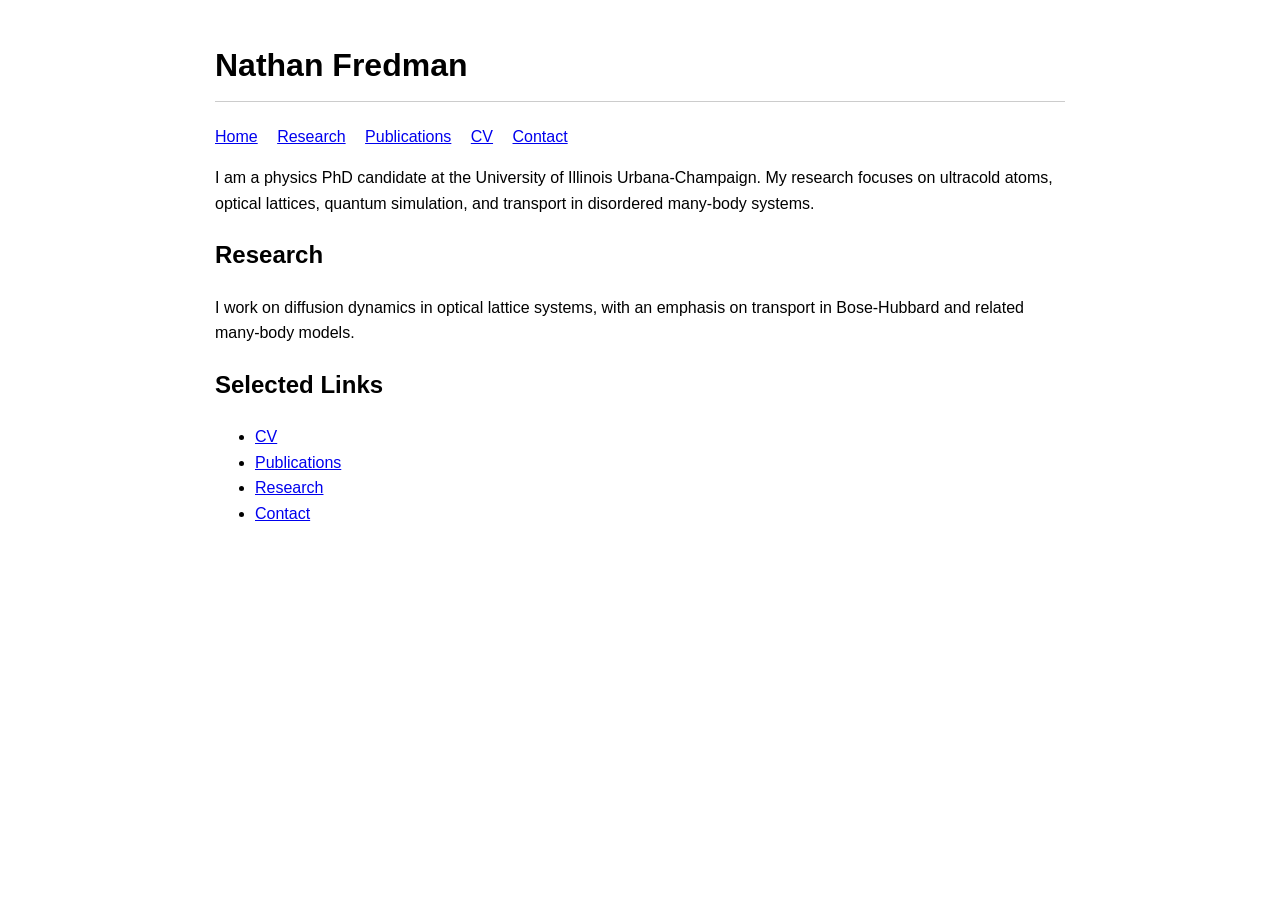
==== index.html @ bb6c5c09 "Add initial index.html for personal website" ====
<!DOCTYPE html>
<html>
<head>
  <meta charset="UTF-8">
  <title>Nathan Fredman</title>
  <style>
    body {
      font-family: Arial, sans-serif;
      max-width: 850px;
      margin: 40px auto;
      padding: 0 20px;
      line-height: 1.6;
    }
    h1 {
      border-bottom: 1px solid #ccc;
      padding-bottom: 10px;
    }
    nav a {
      margin-right: 15px;
    }
  </style>
</head>
<body>
  <h1>Nathan Fredman</h1>

  <nav>
    <a href="index.html">Home</a>
    <a href="research.html">Research</a>
    <a href="publications.html">Publications</a>
    <a href="cv.html">CV</a>
    <a href="contact.html">Contact</a>
  </nav>

  <p>
    I am a physics PhD candidate at the University of Illinois Urbana-Champaign.
    My research focuses on ultracold atoms, optical lattices, quantum simulation,
    and transport in disordered many-body systems.
  </p>

  <h2>Research</h2>
  <p>
    I work on diffusion dynamics in optical lattice systems, with an emphasis on
    transport in Bose-Hubbard and related many-body models.
  </p>

  <h2>Selected Links</h2>
  <ul>
    <li><a href="cv.pdf">CV</a></li>
    <li><a href="publications.html">Publications</a></li>
    <li><a href="research.html">Research</a></li>
    <li><a href="contact.html">Contact</a></li>
  </ul>
</body>
</html>
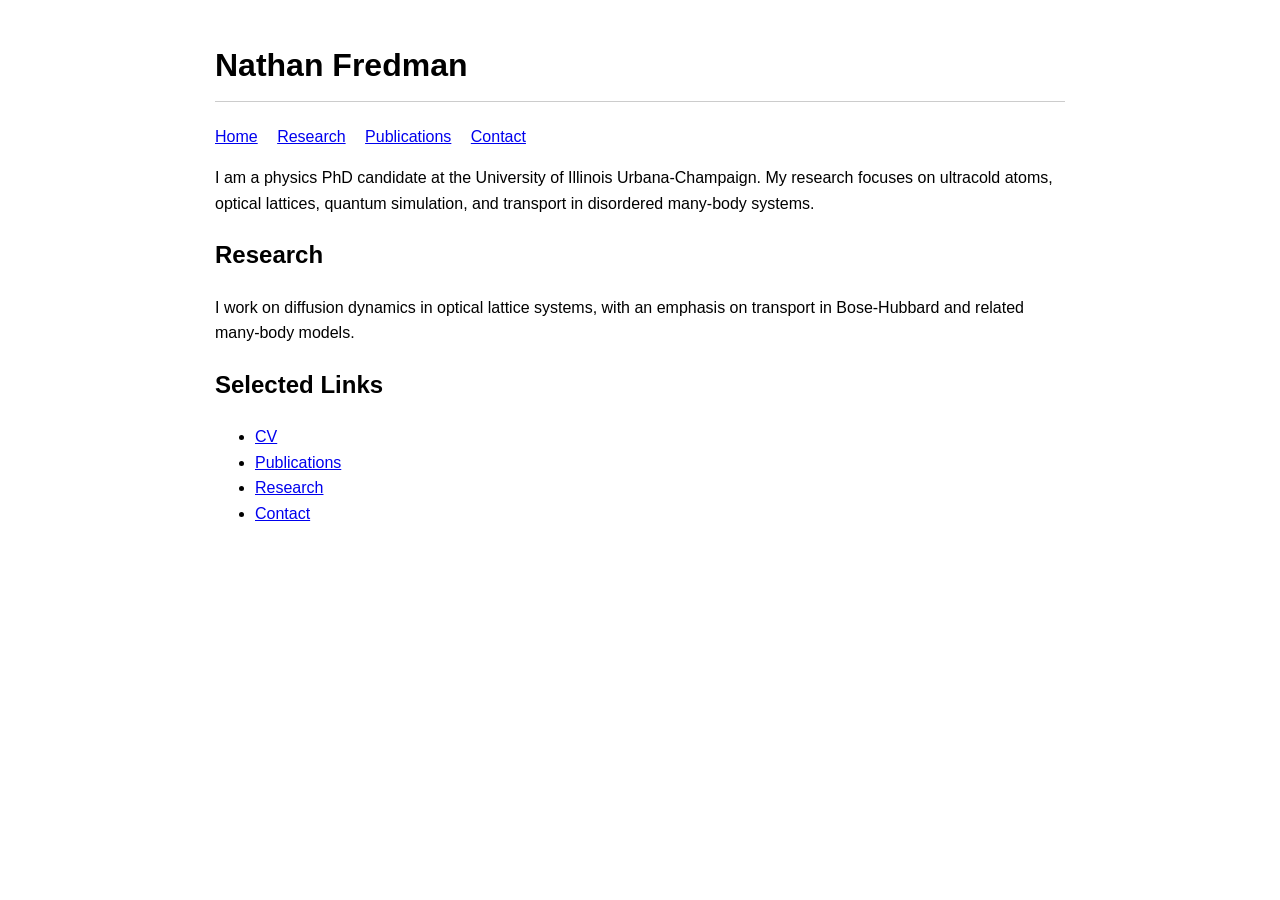
==== commit 049507f6: "Remove CV link from navigation Removed CV link from navigation menu." ====
--- a/index.html
+++ b/index.html
@@ -27,7 +27,6 @@
     <a href="index.html">Home</a>
     <a href="research.html">Research</a>
     <a href="publications.html">Publications</a>
-    <a href="cv.html">CV</a>
     <a href="contact.html">Contact</a>
   </nav>
 
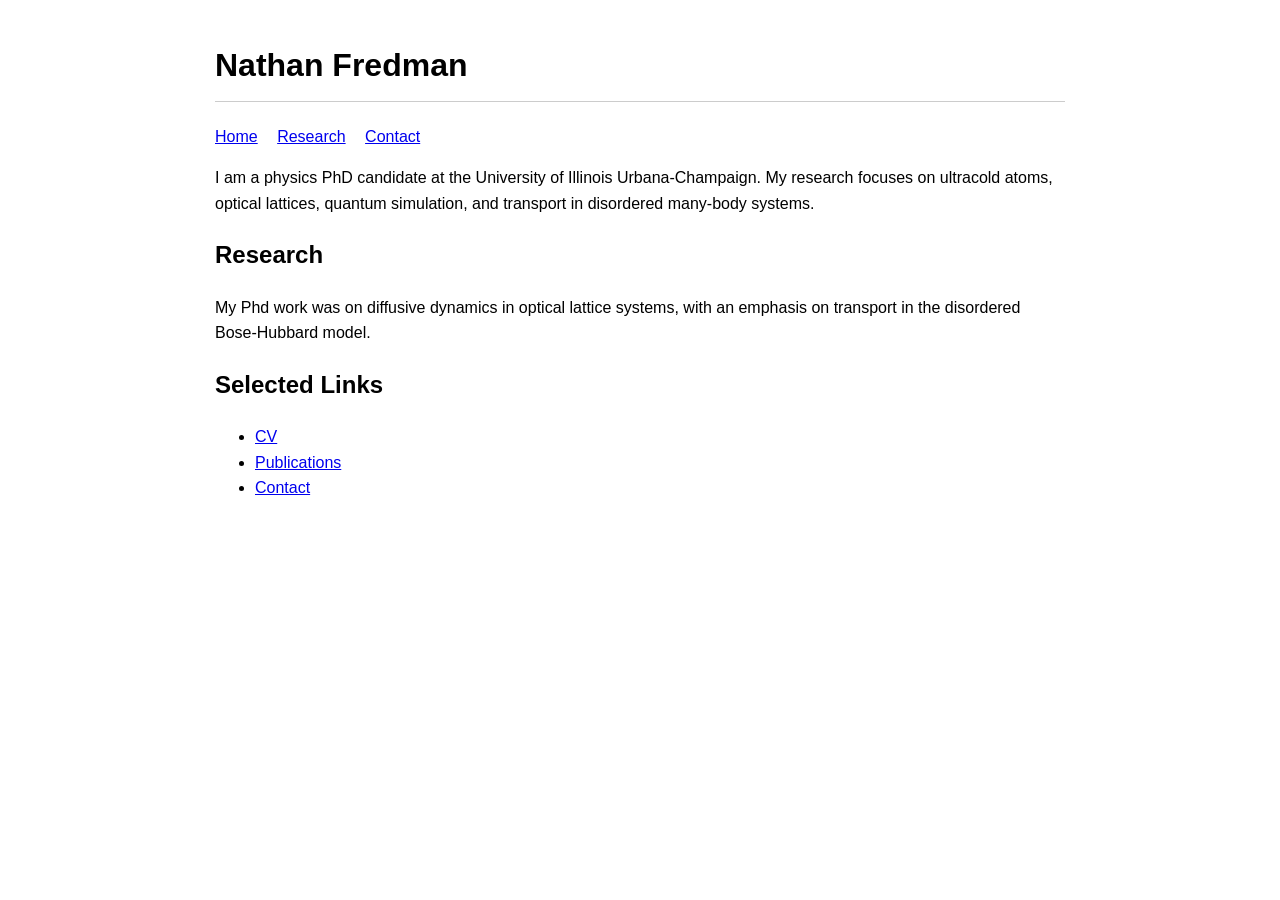
==== commit 95b537ed: "Revise research description and clean up links Updated research description and removed outdated lin" ====
--- a/index.html
+++ b/index.html
@@ -26,7 +26,6 @@
   <nav>
     <a href="index.html">Home</a>
     <a href="research.html">Research</a>
-    <a href="publications.html">Publications</a>
     <a href="contact.html">Contact</a>
   </nav>
 
@@ -38,15 +37,14 @@
 
   <h2>Research</h2>
   <p>
-    I work on diffusion dynamics in optical lattice systems, with an emphasis on
-    transport in Bose-Hubbard and related many-body models.
+    My Phd work was on diffusive dynamics in optical lattice systems, with an emphasis on
+    transport in the disordered Bose-Hubbard model.
   </p>
 
   <h2>Selected Links</h2>
   <ul>
     <li><a href="cv.pdf">CV</a></li>
     <li><a href="publications.html">Publications</a></li>
-    <li><a href="research.html">Research</a></li>
     <li><a href="contact.html">Contact</a></li>
   </ul>
 </body>
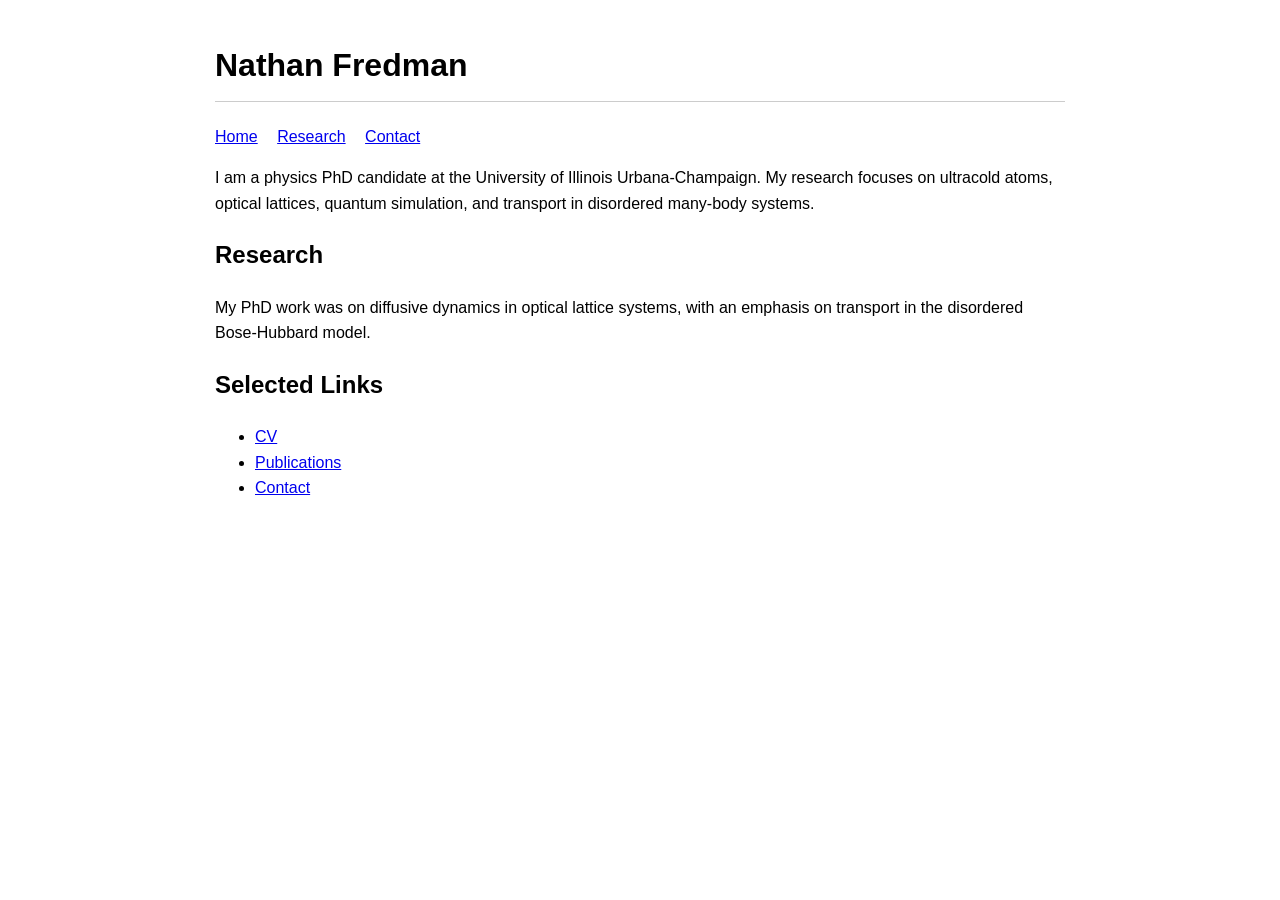
==== commit 20c3b18f: "Correct spelling of 'Phd' to 'PhD'" ====
--- a/index.html
+++ b/index.html
@@ -37,7 +37,7 @@
 
   <h2>Research</h2>
   <p>
-    My Phd work was on diffusive dynamics in optical lattice systems, with an emphasis on
+    My PhD work was on diffusive dynamics in optical lattice systems, with an emphasis on
     transport in the disordered Bose-Hubbard model.
   </p>
 
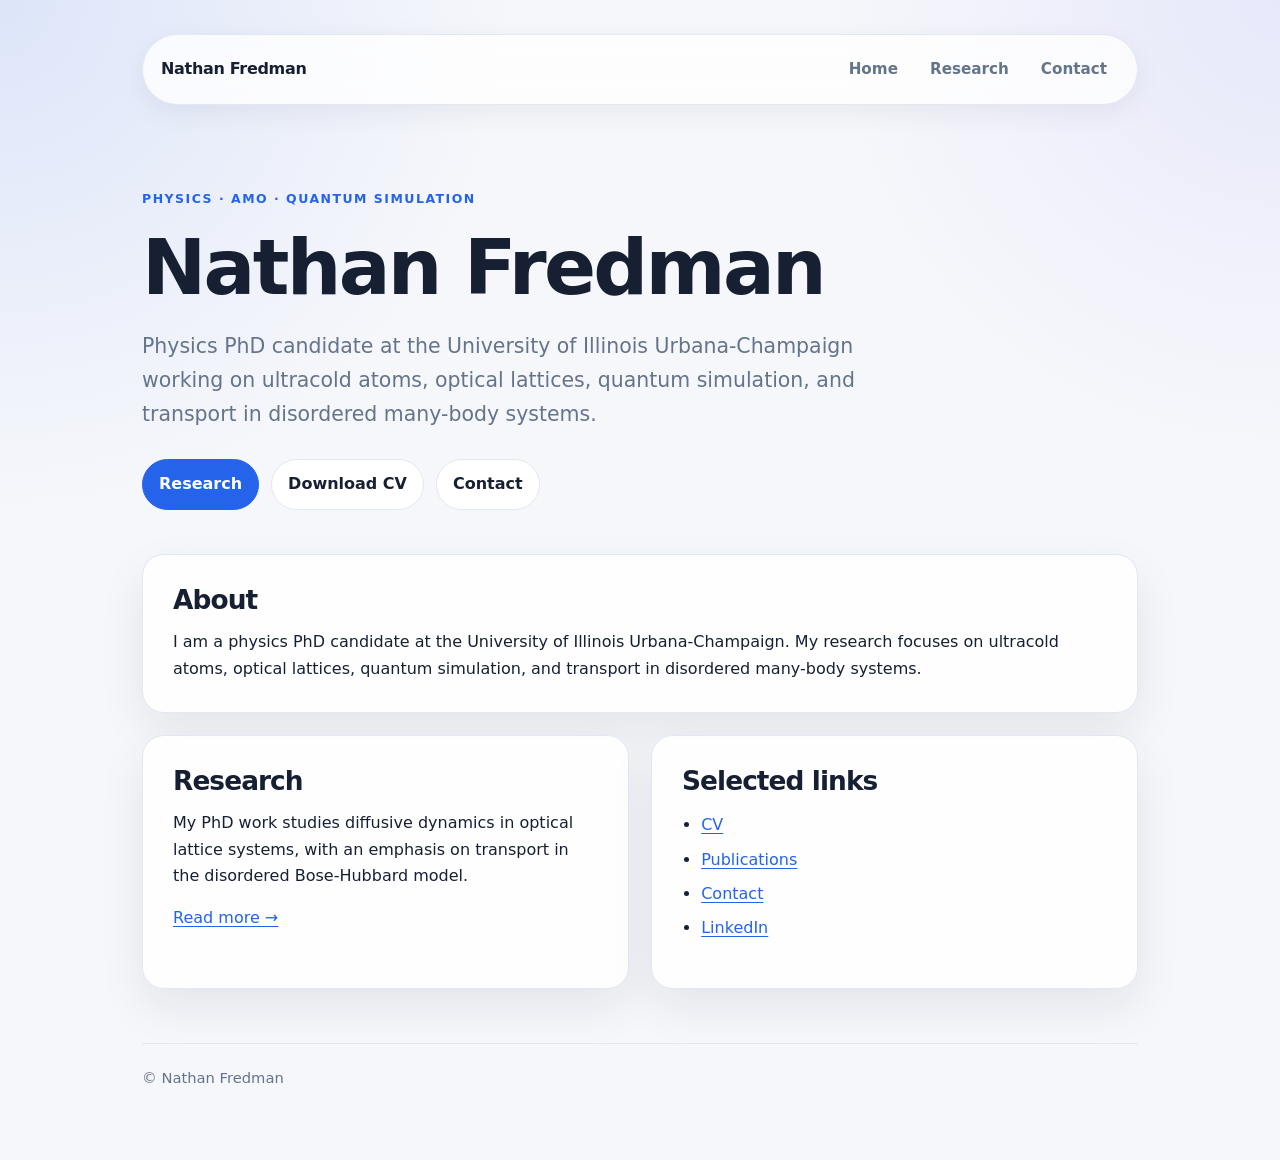
==== commit 09732841: "Refactor index.html structure and styling links" ====
--- a/index.html
+++ b/index.html
@@ -1,51 +1,78 @@
 <!DOCTYPE html>
-<html>
+<html lang="en">
 <head>
   <meta charset="UTF-8">
+  <meta name="viewport" content="width=device-width, initial-scale=1.0">
   <title>Nathan Fredman</title>
-  <style>
-    body {
-      font-family: Arial, sans-serif;
-      max-width: 850px;
-      margin: 40px auto;
-      padding: 0 20px;
-      line-height: 1.6;
-    }
-    h1 {
-      border-bottom: 1px solid #ccc;
-      padding-bottom: 10px;
-    }
-    nav a {
-      margin-right: 15px;
-    }
-  </style>
+  <link rel="stylesheet" href="style.css">
 </head>
+
 <body>
-  <h1>Nathan Fredman</h1>
+  <div class="container">
 
-  <nav>
-    <a href="index.html">Home</a>
-    <a href="research.html">Research</a>
-    <a href="contact.html">Contact</a>
-  </nav>
+    <nav>
+      <a class="nav-name" href="index.html">Nathan Fredman</a>
+      <div class="nav-links">
+        <a href="index.html">Home</a>
+        <a href="research.html">Research</a>
+        <a href="contact.html">Contact</a>
+      </div>
+    </nav>
 
-  <p>
-    I am a physics PhD candidate at the University of Illinois Urbana-Champaign.
-    My research focuses on ultracold atoms, optical lattices, quantum simulation,
-    and transport in disordered many-body systems.
-  </p>
+    <section class="hero">
+      <div class="hero-kicker">Physics · AMO · Quantum Simulation</div>
+      <h1>Nathan Fredman</h1>
+      <p class="subtitle">
+        Physics PhD candidate at the University of Illinois Urbana-Champaign working on
+        ultracold atoms, optical lattices, quantum simulation, and transport in disordered
+        many-body systems.
+      </p>
 
-  <h2>Research</h2>
-  <p>
-    My PhD work was on diffusive dynamics in optical lattice systems, with an emphasis on
-    transport in the disordered Bose-Hubbard model.
-  </p>
+      <div class="hero-buttons">
+        <a class="button primary" href="research.html">Research</a>
+        <a class="button" href="cv.pdf">Download CV</a>
+        <a class="button" href="contact.html">Contact</a>
+      </div>
+    </section>
 
-  <h2>Selected Links</h2>
-  <ul>
-    <li><a href="cv.pdf">CV</a></li>
-    <li><a href="publications.html">Publications</a></li>
-    <li><a href="contact.html">Contact</a></li>
-  </ul>
+    <main class="grid">
+
+      <section class="card wide">
+        <h2>About</h2>
+        <p>
+          I am a physics PhD candidate at the University of Illinois Urbana-Champaign.
+          My research focuses on ultracold atoms, optical lattices, quantum simulation,
+          and transport in disordered many-body systems.
+        </p>
+      </section>
+
+      <section class="card small">
+        <h2>Research</h2>
+        <p>
+          My PhD work studies diffusive dynamics in optical lattice systems, with an emphasis on
+          transport in the disordered Bose-Hubbard model.
+        </p>
+        <p>
+          <a href="research.html">Read more →</a>
+        </p>
+      </section>
+
+      <section class="card small">
+        <h2>Selected links</h2>
+        <ul>
+          <li><a href="cv.pdf">CV</a></li>
+          <li><a href="publications.html">Publications</a></li>
+          <li><a href="contact.html">Contact</a></li>
+          <li><a href="https://www.linkedin.com/in/nathan-fredman/">LinkedIn</a></li>
+        </ul>
+      </section>
+
+    </main>
+
+    <footer>
+      © Nathan Fredman
+    </footer>
+
+  </div>
 </body>
 </html>
--- a/style.css
+++ b/style.css
@@ -0,0 +1,286 @@
+/* =========================
+   Nathan Fredman website
+   Shared site style
+   ========================= */
+
+:root {
+  --bg: #f6f7fb;
+  --bg-soft: #eef2ff;
+  --text: #172033;
+  --muted: #64748b;
+  --card: #ffffff;
+  --accent: #2563eb;
+  --accent-dark: #1d4ed8;
+  --border: #e2e8f0;
+  --shadow: 0 18px 45px rgba(15, 23, 42, 0.08);
+  --radius: 22px;
+}
+
+* {
+  box-sizing: border-box;
+}
+
+body {
+  margin: 0;
+  font-family: system-ui, -apple-system, BlinkMacSystemFont, "Segoe UI", sans-serif;
+  background:
+    radial-gradient(circle at top left, rgba(37, 99, 235, 0.12), transparent 32rem),
+    radial-gradient(circle at top right, rgba(99, 102, 241, 0.10), transparent 28rem),
+    var(--bg);
+  color: var(--text);
+  line-height: 1.65;
+}
+
+.container {
+  max-width: 1040px;
+  margin: 0 auto;
+  padding: 34px 22px 70px;
+}
+
+/* =========================
+   Navigation
+   ========================= */
+
+nav {
+  display: flex;
+  align-items: center;
+  justify-content: space-between;
+  gap: 18px;
+  margin-bottom: 56px;
+  padding: 14px 18px;
+  background: rgba(255, 255, 255, 0.78);
+  border: 1px solid var(--border);
+  border-radius: 999px;
+  box-shadow: 0 8px 28px rgba(15, 23, 42, 0.06);
+  backdrop-filter: blur(12px);
+}
+
+.nav-name {
+  font-weight: 750;
+  color: var(--text);
+  text-decoration: none;
+  letter-spacing: -0.02em;
+}
+
+.nav-links {
+  display: flex;
+  flex-wrap: wrap;
+  gap: 8px;
+}
+
+.nav-links a {
+  color: var(--muted);
+  text-decoration: none;
+  font-size: 0.95rem;
+  font-weight: 550;
+  padding: 8px 12px;
+  border-radius: 999px;
+}
+
+.nav-links a:hover {
+  color: var(--accent);
+  background: var(--bg-soft);
+}
+
+/* =========================
+   Typography
+   ========================= */
+
+h1, h2, h3 {
+  line-height: 1.15;
+  letter-spacing: -0.035em;
+}
+
+h1 {
+  font-size: clamp(2.4rem, 6vw, 4.8rem);
+  margin: 0 0 18px;
+}
+
+h2 {
+  font-size: 1.65rem;
+  margin: 0 0 14px;
+}
+
+h3 {
+  font-size: 1.2rem;
+  margin: 24px 0 8px;
+}
+
+p {
+  margin: 0 0 16px;
+}
+
+a {
+  color: var(--accent);
+  text-decoration-thickness: 0.08em;
+  text-underline-offset: 0.18em;
+}
+
+a:hover {
+  color: var(--accent-dark);
+}
+
+.subtitle {
+  color: var(--muted);
+  font-size: clamp(1.05rem, 2vw, 1.28rem);
+  max-width: 780px;
+}
+
+/* =========================
+   Hero
+   ========================= */
+
+.hero {
+  margin-bottom: 34px;
+  padding: 28px 0 10px;
+}
+
+.hero-kicker {
+  color: var(--accent);
+  font-weight: 750;
+  text-transform: uppercase;
+  letter-spacing: 0.12em;
+  font-size: 0.78rem;
+  margin-bottom: 14px;
+}
+
+.hero-buttons {
+  display: flex;
+  flex-wrap: wrap;
+  gap: 12px;
+  margin-top: 28px;
+}
+
+/* =========================
+   Cards and sections
+   ========================= */
+
+.grid {
+  display: grid;
+  grid-template-columns: repeat(12, 1fr);
+  gap: 22px;
+}
+
+.card {
+  grid-column: span 12;
+  background: rgba(255, 255, 255, 0.9);
+  border: 1px solid var(--border);
+  border-radius: var(--radius);
+  padding: 30px;
+  box-shadow: var(--shadow);
+}
+
+.card.small {
+  grid-column: span 6;
+}
+
+.card.wide {
+  grid-column: span 12;
+}
+
+.card p:last-child {
+  margin-bottom: 0;
+}
+
+.button {
+  display: inline-block;
+  text-decoration: none;
+  font-weight: 700;
+  padding: 11px 16px;
+  border-radius: 999px;
+  border: 1px solid var(--border);
+  background: white;
+  color: var(--text);
+}
+
+.button.primary {
+  background: var(--accent);
+  color: white;
+  border-color: var(--accent);
+}
+
+.button:hover {
+  transform: translateY(-1px);
+  box-shadow: 0 10px 22px rgba(15, 23, 42, 0.12);
+}
+
+/* =========================
+   Images / figures
+   ========================= */
+
+figure {
+  margin: 24px 0 0;
+  text-align: center;
+}
+
+img {
+  max-width: 100%;
+  height: auto;
+}
+
+figure img {
+  border-radius: 18px;
+  border: 1px solid var(--border);
+  box-shadow: 0 14px 35px rgba(15, 23, 42, 0.10);
+  background: white;
+}
+
+figcaption {
+  margin-top: 10px;
+  color: var(--muted);
+  font-size: 0.95rem;
+}
+
+/* =========================
+   Lists
+   ========================= */
+
+ul {
+  padding-left: 1.2rem;
+}
+
+li {
+  margin-bottom: 8px;
+}
+
+/* =========================
+   Footer
+   ========================= */
+
+footer {
+  margin-top: 54px;
+  padding-top: 22px;
+  border-top: 1px solid var(--border);
+  color: var(--muted);
+  font-size: 0.92rem;
+}
+
+/* =========================
+   Mobile
+   ========================= */
+
+@media (max-width: 760px) {
+  nav {
+    align-items: flex-start;
+    border-radius: 24px;
+    flex-direction: column;
+  }
+
+  .nav-links {
+    gap: 4px;
+  }
+
+  .nav-links a {
+    padding: 6px 9px;
+  }
+
+  .card,
+  .card.small {
+    grid-column: span 12;
+    padding: 23px;
+  }
+
+  .container {
+    padding: 20px 16px 50px;
+  }
+}
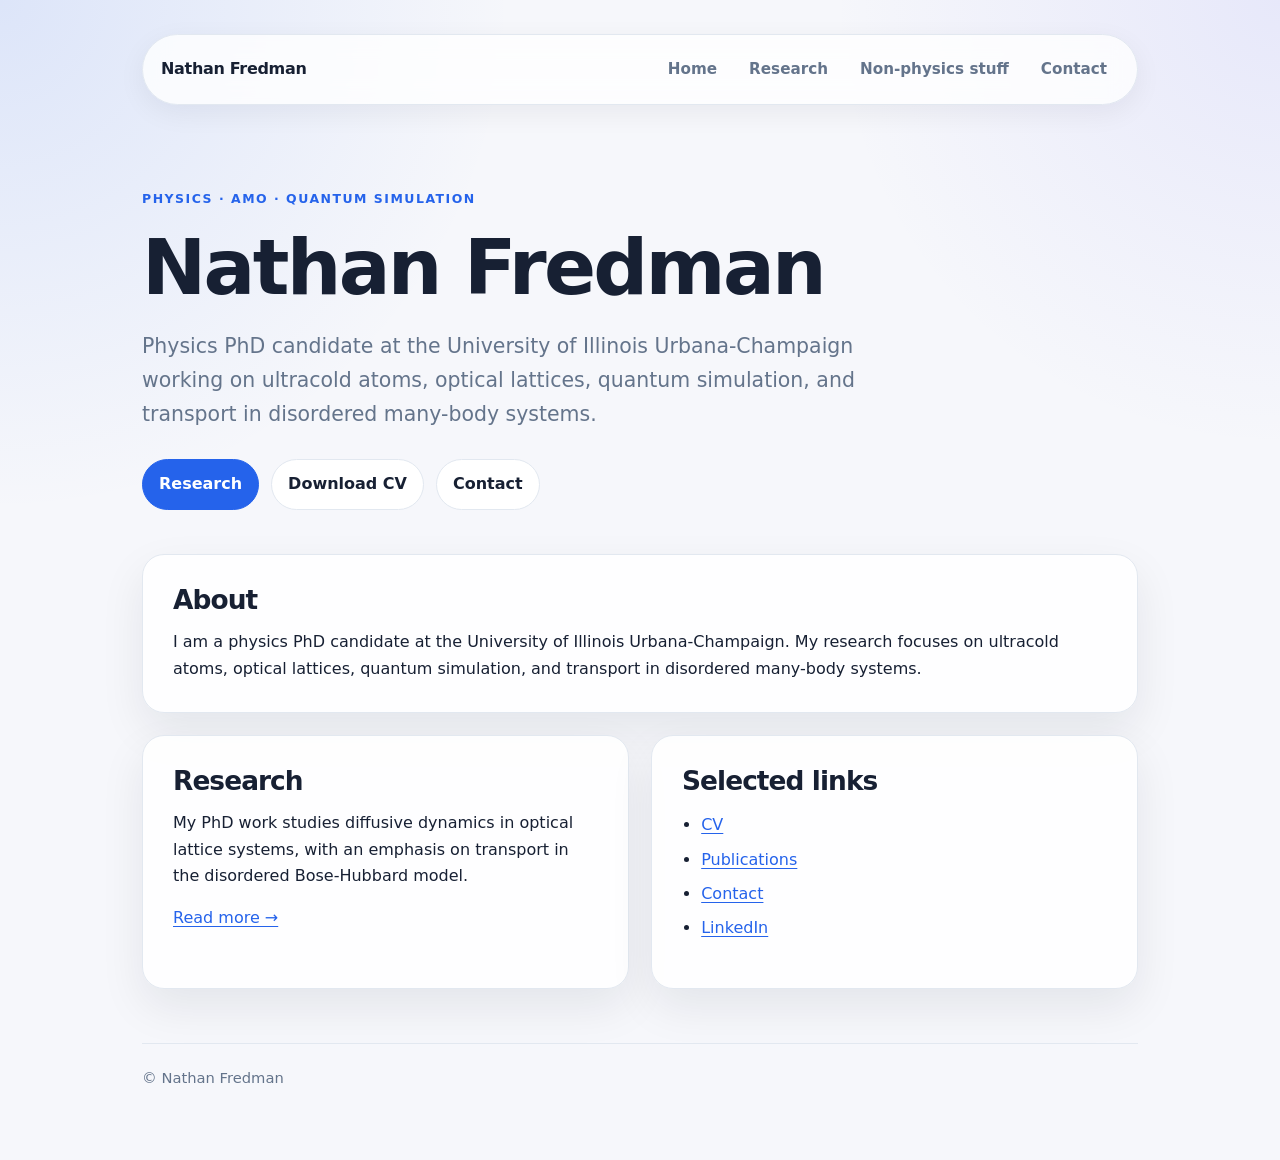
==== commit 9b9a981d: "Add link to Non-physics stuff in navigation" ====
--- a/index.html
+++ b/index.html
@@ -15,6 +15,7 @@
       <div class="nav-links">
         <a href="index.html">Home</a>
         <a href="research.html">Research</a>
+        <a href="non-physics.html">Non-physics stuff</a>
         <a href="contact.html">Contact</a>
       </div>
     </nav>
